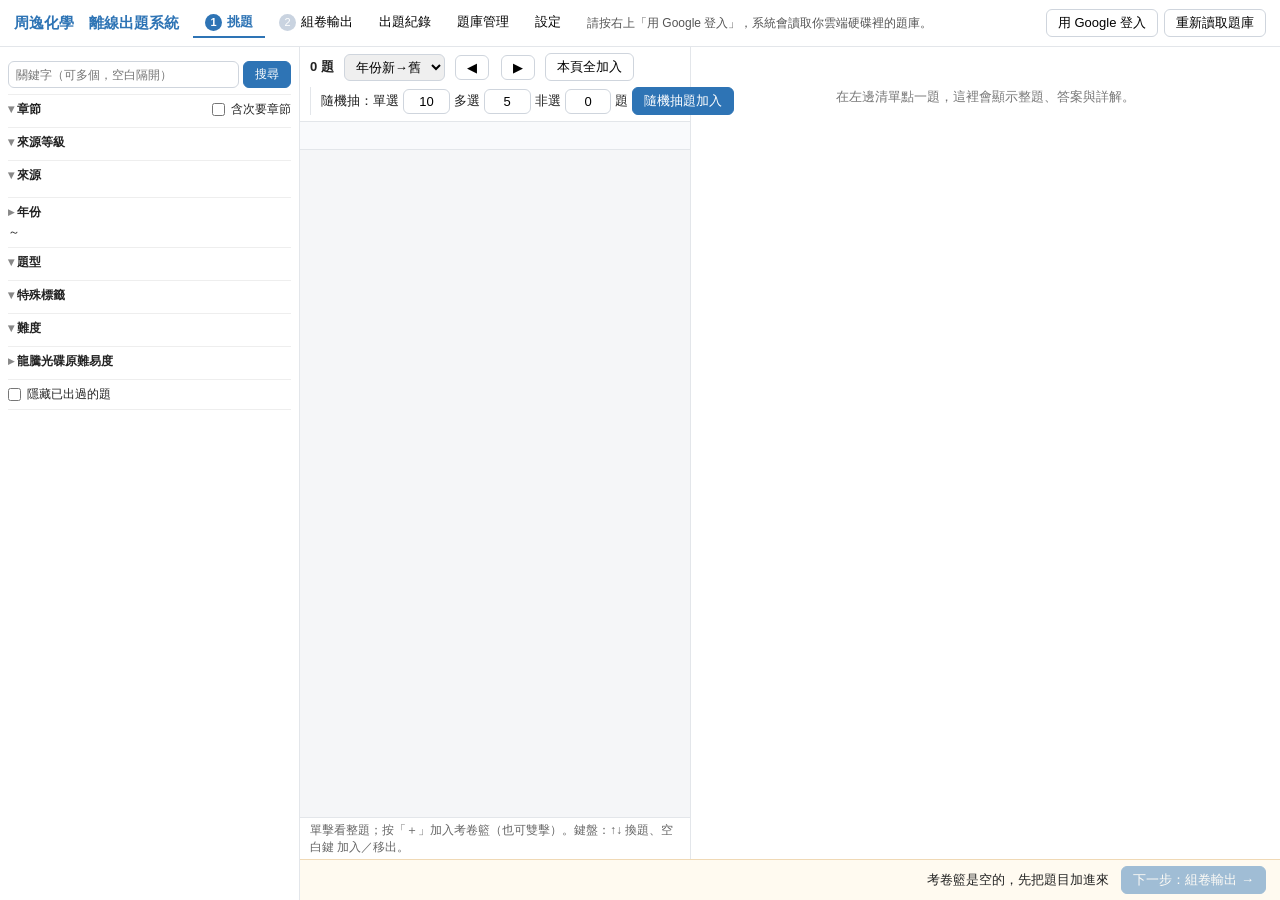
==== index.html @ ac19e702 "組卷頁改版：整卷試題全文、抽換試題、自動補題、介面清爽化" ====
<!doctype html>
<html lang="zh-Hant">
<head>
<meta charset="utf-8">
<title>離線出題系統</title>
<meta name="viewport" content="width=1200">
<link rel="stylesheet" href="app/style.css?v=202610300153">
</head>
<body>
<header id="top">
  <span class="logo">周逸化學　離線出題系統</span>
  <nav>
    <button class="tab on" data-tab="browse" title="第 1 步：篩選題庫、把題目加入考卷籃"><span class="step">1</span>挑題</button>
    <button class="tab" data-tab="basket" id="basketBadge" title="第 2 步：排題、配分、輸出題目卷與解答卷"><span class="step">2</span>組卷輸出</button>
    <button class="tab" data-tab="history" title="每份出過的考卷與題目">出題紀錄</button>
    <button class="tab" data-tab="bank" title="看各題庫份數，上傳新的 JSON／zip 加入題庫">題庫管理</button>
    <button class="tab" data-tab="settings" title="班級、預設參考數據、浮水印、字級">設定</button>
  </nav>
  <span id="status" class="status"></span>
  <span class="topbtn"><button id="btnConnect" title="備用：瀏覽器直接開 index.html 時，先選「離線出題系統」資料夾">選擇資料夾</button><button id="btnScan" title="題庫資料夾有新增或修改 JSON 時按一下">重新讀取題庫</button></span>
</header>

<main>
<!-- 1 挑題 -->
<section id="page-browse" class="page on">
  <aside id="filters">
    <div class="fbox kw"><input id="fKw" placeholder="關鍵字（可多個，空白隔開）" title="搜尋題幹、選項、詳解；多個關鍵字＝同時符合"><button id="btnKw" class="pri">搜尋</button></div>
    <div class="fbox"><div class="fh">章節 <label class="sm" title="勾選後，次要章節含這些章節的題也會列出"><input type="checkbox" id="fSecondary"> 含次要章節</label></div><div id="chapTree"></div></div>
    <div class="fbox"><div class="fh">來源等級</div><div id="fTiers" class="chk"></div></div>
    <div class="fbox"><div class="fh">來源</div><div id="fSources" class="chk"></div><div id="fSubs" class="subs"></div></div>
    <div class="fbox closed"><div class="fh">年份</div><div class="hint">學年度；競賽以西元 −1911</div><input id="fYMin" class="yr"> ～ <input id="fYMax" class="yr"></div>
    <div class="fbox"><div class="fh">題型</div><div id="fTypes" class="chk"></div></div>
    <div class="fbox"><div class="fh">特殊標籤</div><div id="fTags" class="chk"></div></div>
    <div class="fbox" id="diffBox"><div class="fh">難度</div><div id="fDiff" class="chk"></div></div>
    <div class="fbox closed"><div class="fh">龍騰光碟原難易度</div><div id="fLtd" class="chk"></div></div>
    <div class="fbox"><label title="出題紀錄裡出過的題不列出"><input type="checkbox" id="fHideUsed"> 隱藏已出過的題</label></div>
  </aside>
  <div id="listPane">
    <div class="lbar">
      <b id="count">0 題</b>
      <select id="fSort" title="排序"><option value="yearDesc">年份新→舊</option><option value="yearAsc">年份舊→新</option><option value="diffAsc">難度低→高</option><option value="diffDesc">難度高→低</option><option value="chap">章節順序</option><option value="source">來源</option></select>
      <span class="pg"><button id="prev" title="上一頁（←）">◀</button><span id="pager"></span><button id="next" title="下一頁（→）">▶</button></span>
      <button id="btnAddAll" title="把這一頁列出的題全部加入考卷籃">本頁全加入</button>
      <span class="rnd" title="從目前篩選出的題目中，依題型各隨機挑幾題加入考卷籃（已在籃內的不重複）">隨機抽：單選 <input id="rn單選" class="num" value="10"> 多選 <input id="rn多選" class="num" value="5"> 非選 <input id="rn非選" class="num" value="0"> 題<button class="pri" id="btnRandom">隨機抽題加入</button></span>
    </div>
    <div id="chips" class="chips"></div>
    <div id="list"></div>
    <div class="lfoot hint">單擊看整題；按「＋」加入考卷籃（也可雙擊）。鍵盤：↑↓ 換題、空白鍵 加入／移出。</div>
  </div>
  <div id="preview"><div class="empty"><p>在左邊清單點一題，這裡會顯示整題、答案與詳解。</p></div></div>
  <div id="flowBar"><span id="flowInfo">考卷籃是空的</span><button class="pri" id="btnGoBasket">下一步：組卷輸出 →</button></div>
</section>

<!-- 2 組卷輸出（2026-10-30 依龍騰版型整理：左＝考卷資訊＋整卷試題，右＝題數配分／版面／輸出）-->
<section id="page-basket" class="page">
  <div class="bcol">
    <div class="card">
      <h3><span class="step">1</span>考卷資訊</h3>
      <div class="grid3">
        <label>考卷名稱<input id="bTitle" placeholder="例：選II 1-1 氫原子光譜 15 題"></label>
        <label>副標<input id="bSub" placeholder="例：競賽精選"></label>
        <label>日期<input type="date" id="bDate"></label>
        <label>出題範圍 <a href="#" id="bRangeAuto" class="lnk2">自動填入</a><input id="bRange" placeholder="例：選II 1-1～1-3"></label>
        <label>班級／對象<select id="bCls"></select></label>
        <label>參考數據 <span class="hint">（每行一條）</span><textarea id="bConst" rows="1"></textarea></label>
      </div>
    </div>
    <div class="card">
      <h3><span class="step">2</span>試題 <span id="bCount" class="org"></span><span id="bTotal" class="org"></span><span id="bRecorded" class="ok"></span>
        <span class="h3r"><label class="sw"><input type="checkbox" id="bFull" checked> 顯示全文</label><button id="btnSortDiff" title="依難度由淺到深重新排列">由淺到深</button><button id="btnGoBrowse">＋ 去挑題</button></span></h3>
      <div id="bList"></div>
    </div>
  </div>
  <div class="bcol narrow">
    <div class="card">
      <h3>題數與配分</h3>
      <div class="tgt">目標題數　單選 <input id="dn單選" class="num" value="10"> 多選 <input id="dn多選" class="num" value="5"> 非選 <input id="dn非選" class="num" value="0"></div>
      <table id="bSum" class="sumtab"></table>
      <button class="pri wide" id="btnDraw" title="依目前「挑題」頁的篩選條件，把各題型補到目標題數（已選的不動）">自動補題</button>
      <details class="adv"><summary>補題條件</summary>
        <p class="hint">候選範圍＝挑題頁目前的篩選：<span id="drawFilter"></span></p>
        <div id="drawDiffBox" class="opts-row">難易比例　易 <input id="drEasy" class="num" value="3"> 中 <input id="drMid" class="num" value="5"> 難 <input id="drHard" class="num" value="2"></div>
        <div class="opts-row"><label><input type="checkbox" id="drawRecent" checked> 近年優先</label><label><input type="checkbox" id="drawExUsed" checked> 排除已出過</label></div>
      </details>
      <div class="opts-row">配分 <label><input type="radio" name="sc" id="bScoreAuto"> 自動（100 分）</label><label><input type="radio" name="sc" id="bScoreMan"> 手動</label></div>
      <div id="manualScore" class="opts-row">單選 <input id="ms單選" class="num"> 多選 <input id="ms多選" class="num"> 非選每小題 <input id="ms非選" class="num"> 分</div>
    </div>
    <div class="card">
      <h3>版面</h3>
      <div class="opts-col">
        <label><input type="checkbox" id="bTitleImg"> 「周逸化學小考卷」標題圖</label>
        <label><input type="checkbox" id="bWm"> 「周逸」浮水印</label>
        <label><input type="checkbox" id="bShowRange" checked> 卷首印出題範圍</label>
        <label><input type="checkbox" id="bHideTag"> 不印來源標籤</label>
        <label><input type="checkbox" id="bSpace"> 非選題留計算空白</label>
        <label>圖片大小 <select id="bImgScale" class="sel-s"><option value="1">100%</option><option value="0.85">85%</option><option value="0.7">70%</option><option value="0.55">55%</option></select></label>
      </div>
    </div>
    <div class="card act">
      <h3>輸出</h3>
      <button class="pri big" id="btnPrintQ" title="開啟預覽：手機版可分享 PDF，電腦版另存 PDF；同時記錄到出題紀錄並儲存考卷">輸出題目卷</button>
      <button class="pri big" id="btnPrintA">輸出解答卷</button>
      <div class="opts-row">
        <button id="btnSaveExam" title="存成 考卷\考卷名稱.json">儲存</button>
        <button id="btnLoadExam">載入…</button>
        <button id="btnRecord" title="不輸出也先記錄為已出題">只記錄</button>
        <span class="sp"></span>
        <button id="btnNewExam" title="清空題目與考卷資訊，開始下一份">開新考卷</button>
        <button id="btnClearBasket" class="del" title="只移除題目">清空題目</button>
      </div>
      <div id="examFiles" class="files" style="display:none"></div>
    </div>
  </div>
</section>

<!-- 出題紀錄 -->
<section id="page-history" class="page">
  <div class="card"><h3>出題紀錄</h3><p class="hint">輸出題目卷時自動記錄。同一題出過幾次、最近給哪個班，會顯示在挑題清單與題目清單上。紀錄存在「紀錄\出題紀錄.json」。</p><div id="hList"></div></div>
</section>

<!-- 題庫管理 -->
<section id="page-bank" class="page">
  <div class="card">
    <h3>新增題庫</h3>
    <p class="hint">把題庫 <b>zip</b>（內含 Tier 開頭的題庫資料夾、JSON 與 img）或單份 <b>JSON</b> 拖進下面的框，或按「選檔案」。zip 內已有題庫資料夾層時會自動放到對應位置；單份 JSON 要先選目標題庫。上傳後自動重新讀取，同名檔會覆蓋（＝更新）。</p>
    <div class="opts-row">目標題庫：<select id="upFolder"></select><input id="upNewFolder" placeholder="或輸入新資料夾名（例：Tier2_段考_116）" style="width:20em"></div>
    <div id="dropZone" class="drop">拖曳 zip／JSON 到這裡<br><button id="btnPick">選檔案…</button><input type="file" id="upFiles" multiple accept=".zip,.json,.png,.jpg,.jpeg" style="display:none"></div>
    <div id="upLog" class="hint"></div>
  </div>
  <div class="card">
    <h3>目前題庫</h3>
    <table id="bankTab" class="sumtab"></table>
  </div>
</section>

<!-- 設定 -->
<section id="page-settings" class="page">
  <div class="card">
    <h3>設定</h3>
    <p id="sInfo" class="hint"></p>
    <p id="driveBox" style="display:none"><button id="btnLogout">登出 Google</button> <span class="hint">登出後別人用這台裝置開網頁也看不到題庫。</span></p>
    <label>班級／對象（每行一個，會出現在考卷資訊的下拉選單）<textarea id="sClasses" rows="5"></textarea></label>
    <label>預設參考數據（每行一條，開新考卷時自動帶入）<textarea id="sConst" rows="3"></textarea></label>
    <div class="opts-row"><label><input type="checkbox" id="sTitleImg"> 新考卷預設加「周逸化學小考卷」標題圖</label><label><input type="checkbox" id="sWm"> 新考卷預設加浮水印</label><label>考卷字級 <input id="sFont" class="num"> pt</label></div>
    <button class="pri" id="btnSaveSettings">儲存設定</button>
    <h3>使用流程</h3>
    <ol class="hint">
      <li><b>挑題</b>：左邊勾章節、來源、題型，或打關鍵字；清單按「＋」加入考卷籃。也可到「組卷輸出」用自動抽題。</li>
      <li><b>組卷輸出</b>：填考卷名稱、班級，調整順序與配分，按「輸出題目卷」「輸出解答卷」另存 PDF。</li>
      <li>輸出題目卷時會自動記錄到「出題紀錄」並儲存考卷；之後可「載入考卷」改題再出。</li>
    </ol>
    <h3>其他說明</h3>
    <ul class="hint">
      <li>啟動：雙擊「離線出題系統.exe」會自動開瀏覽器。備用：用 Chrome 開 index.html，按右上「選擇資料夾」選「離線出題系統」資料夾。</li>
      <li>題庫更新：把新的 JSON（和 img 資料夾）放進「題庫」下對應的題庫資料夾，再按「重新讀取題庫」；只會重讀有變動的檔。</li>
      <li>難度：把「難度\難度.json」放進資料夾後重新整理頁面即生效；篩選欄會多出「難度」。</li>
    </ul>
  </div>
</section>
</main>

<!-- 列印 -->
<div id="printWrap">
  <div id="printBar">
    <span id="printTitle"></span>
    <span class="steps">電腦版 → 目的地「另存為 PDF」→ 取消「頁首及頁尾」、勾「背景圖形」→ 儲存</span>
    <button id="btnSwitchPrint" title="切換題目卷／解答卷">切換</button>
    <button class="pri" id="btnPdf" title="直接做成 PDF 並跳出分享選單（可傳 LINE）；同時存一份到考卷資料夾">手機版（分享）</button>
    <button class="pri" id="btnDoPrint" title="開啟列印視窗，目的地選「另存為 PDF」">電腦版（另存 PDF）</button>
    <button id="btnClosePrint">返回（Esc）</button>
  </div>
  <div id="printArea"></div>
</div>
<div id="toast"></div>

<script src="app/config.js?v=202610300153"></script>
<script src="app/drive.js?v=202610300153"></script>
<script src="app/chapters.js?v=202610300153"></script>
<script src="app/data.js?v=202610300153"></script>
<script src="app/render.js?v=202610300153"></script>
<script src="app/html2canvas.min.js?v=202610300153"></script>
<script src="app/pdf.js?v=202610300153"></script>
<script src="app/app.js?v=202610300153"></script>
</body>
</html>
---- app/style.css ----
/* 離線出題系統 畫面樣式 ＋ 考卷版面（預覽與列印共用）*/
:root { --b: #2E74B5; --o: #C55A11; --bg: #f3f5f8; --line: #d9dde3; }
* { box-sizing: border-box; }
html, body { height: 100%; margin: 0; }
body { font-family: "Microsoft JhengHei", "Noto Sans TC", "PingFang TC", sans-serif; font-size: 13px; color: #222; background: var(--bg); display: flex; flex-direction: column; }
button { font: inherit; padding: 3px 9px; border: 1px solid #aab; background: #fff; border-radius: 4px; cursor: pointer; }
button:hover { background: #eef3fa; }
button.pri { background: var(--b); color: #fff; border-color: var(--b); }
button.pri:hover { background: #1f5c95; }
button.lnk { border: none; background: none; color: var(--b); text-decoration: underline; padding: 2px 6px; }
input, select, textarea { font: inherit; padding: 3px 5px; border: 1px solid #aab; border-radius: 4px; width: 100%; }
input.num { width: 3.6em; text-align: center; }
input[type=checkbox], input[type=radio] { width: auto; vertical-align: middle; margin: 0 3px 0 0; }
input.yr { width: 4.5em; }
label { display: block; }
.hint { color: #666; font-size: 12px; }
.ok { color: #2a7; }
#top { display: flex; align-items: center; gap: 14px; padding: 6px 12px; background: #fff; border-bottom: 1px solid var(--line); }
.logo { font-weight: bold; color: var(--b); font-size: 15px; }
#top nav { display: flex; gap: 2px; }
.tab { border: none; background: none; padding: 5px 12px; border-bottom: 2px solid transparent; border-radius: 0; }
.tab.on { border-bottom-color: var(--b); color: var(--b); font-weight: bold; }
.status { flex: 1; color: #555; font-size: 12px; white-space: nowrap; overflow: hidden; text-overflow: ellipsis; }
.topbtn { display: flex; gap: 6px; }
main { flex: 1; min-height: 0; }
.page { display: none; height: 100%; }
.page.on { display: flex; }
/* 瀏覽 */
#filters { width: 300px; overflow: auto; background: #fff; border-right: 1px solid var(--line); padding: 8px; font-size: 12px; }
.fbox { padding: 6px 0; border-bottom: 1px solid #eee; }
.fbox.kw { display: flex; gap: 4px; }
.fh { font-weight: bold; margin-bottom: 3px; display: block; }
.fh .sm, .fh .tqs { float: right; }
.fh .sm { font-weight: normal; }
.chk { display: flex; flex-wrap: wrap; gap: 2px 10px; }
.chk label, .subs label { display: inline; white-space: nowrap; }
.subs { margin-top: 4px; }
.subgrp { margin-bottom: 3px; }
.subgrp i { color: #999; font-style: normal; font-size: 11px; }
.tqs button { padding: 0 5px; font-size: 11px; }
#chapTree .node { position: relative; }
#chapTree .node .node { margin-left: 14px; }
#chapTree .kids { margin-left: 6px; border-left: 1px dotted #bbb; padding-left: 6px; }
#chapTree .tw { display: inline-block; width: 12px; cursor: pointer; color: #666; user-select: none; }
#chapTree .sec { display: block; color: #333; margin-left: 12px; }
#chapTree label.bk, #chapTree label.ch { display: inline; }
#chapTree label.all { margin-bottom: 3px; }
.fh { cursor: pointer; }
.fh::before { content: '▾ '; color: #888; }
.fbox.closed .fh::before { content: '▸ '; }
.fbox.closed > *:not(.fh) { display: none; }
#chapTree input { margin: 1px 3px 1px 0; }
#listPane { flex: 1; min-width: 0; display: flex; flex-direction: column; border-right: 1px solid var(--line); }
.lbar { display: flex; align-items: center; gap: 10px; padding: 6px 10px; background: #fff; border-bottom: 1px solid var(--line); }
.lbar select { width: auto; }
.pg { margin-left: auto; display: flex; align-items: center; gap: 6px; }
#list { flex: 1; overflow: auto; }
.row { padding: 5px 10px; border-bottom: 1px solid #e6e8ec; cursor: pointer; background: #fff; }
.row:hover { background: #f4f8fd; }
.row.sel { background: #e3eefa; }
.row.inb { border-left: 4px solid var(--o); }
.r1 { display: flex; flex-wrap: wrap; gap: 4px 6px; align-items: center; font-size: 11.5px; color: #555; }
.r2 { margin-top: 2px; color: #222; white-space: nowrap; overflow: hidden; text-overflow: ellipsis; }
.tag { color: var(--o); font-weight: bold; }
.pill { background: #eef0f4; border-radius: 3px; padding: 0 5px; font-size: 11px; }
.pill.t單選 { background: #e3f1e3; } .pill.t多選 { background: #e3eafa; } .pill.t非選 { background: #fae9e3; }
.pill.tier { background: #fff1d6; }
.pill.doubt { background: #fdd; color: #900; }
.pill.inb { background: var(--o); color: #fff; }
.pill.d1 { background: #e4f5e4; } .pill.d2 { background: #d5efd5; } .pill.d3 { background: #fff3c4; } .pill.d4 { background: #ffd9b8; } .pill.d5 { background: #ffb8b8; }
.chapters { color: #2E74B5; }
.used { color: #a33; font-size: 11px; }
#preview { width: 46%; min-width: 420px; overflow: auto; background: #fff; padding: 10px 14px; }
.pv-head { display: flex; justify-content: space-between; gap: 10px; border-bottom: 1px solid var(--line); padding-bottom: 6px; margin-bottom: 6px; font-size: 12px; }
/* 考卷籃 */
#page-basket { gap: 10px; padding: 10px; overflow: auto; }
.bcol { flex: 1; min-width: 0; display: flex; flex-direction: column; gap: 10px; }
.bcol.narrow { flex: 0 0 340px; }
.card { background: #fff; border: 1px solid var(--line); border-radius: 6px; padding: 10px 12px; }
.card h3 { margin: 0 0 6px; font-size: 14px; color: var(--b); }
.grid2 { display: grid; grid-template-columns: 1fr 1fr; gap: 6px 12px; margin-bottom: 6px; }
.opts-row { display: flex; flex-wrap: wrap; gap: 6px 14px; align-items: center; margin: 6px 0; }
.opts-row label { display: inline; }
.opts-row.sum { color: #333; }
.org { color: #E07B00; font-size: 14px; }
.sumtab { border-collapse: collapse; margin: 2px 0 6px; }
.sumtab th, .sumtab td { border-bottom: 1px solid #ddd; padding: 2px 14px 2px 0; text-align: right; }
.sumtab th { color: #555; font-weight: normal; }
.sumtab td:first-child, .sumtab th:first-child { text-align: left; }
.files { margin-top: 6px; padding: 6px; background: #f6f8fb; border-radius: 4px; }
#bList h4 { margin: 8px 0 3px; color: var(--b); }
.brow { display: flex; gap: 8px; align-items: flex-start; background: #fff; border: 1px solid var(--line); border-radius: 4px; padding: 5px 8px; margin-bottom: 4px; }
.brow .n { font-weight: bold; width: 2em; text-align: right; }
.bmain { flex: 1; min-width: 0; font-size: 12px; }
.bmain .head { color: #333; }
.bbtn button { padding: 1px 6px; margin-left: 2px; }
.hrow { border-bottom: 1px solid #eee; padding: 6px 0; }
.hq { margin: 4px 0 0 1em; font-size: 12px; color: #444; }
#page-history, #page-settings { padding: 10px; overflow: auto; display: none; }
#page-history.on, #page-settings.on { display: block; }
#page-settings textarea { margin-bottom: 8px; }
#toast { position: fixed; left: 50%; bottom: 24px; transform: translateX(-50%); background: #333; color: #fff; padding: 8px 16px; border-radius: 6px; opacity: 0; pointer-events: none; transition: opacity .2s; z-index: 50; max-width: 80%; }
#toast.on { opacity: 1; }

/* ---------- 考卷版面（預覽 .pv 與列印 .print 共用，沿用 make_exam.py 的 CSS）---------- */
.paper { font-family: "Microsoft JhengHei", "Noto Sans TC", "PingFang TC", "DejaVu Sans", sans-serif; font-size: 10pt; line-height: 1.5; color: #111; }
.paper p { margin: 0; }
.paper .title { font-size: 16pt; text-align: center; margin: 0 0 2px; }
.paper .subtitle { text-align: center; font-size: 11.5pt; margin-bottom: 8px; }
.paper .info { display: flex; justify-content: space-between; align-items: flex-end; flex-wrap: wrap; gap: 2px 12px; margin: 4px 0 8px; }
.paper .info .rng { flex: 1 1 auto; font-size: 8.5pt; color: #333; }
.paper .info .blanks { margin-left: auto; white-space: nowrap; }
.paper .bl { display: inline-block; border-bottom: 1px solid #111; height: 1em; vertical-align: baseline; margin-right: 10px; }
.paper .bl.w2 { width: 12mm; } .paper .bl.w3 { width: 18mm; } .paper .bl.w5 { width: 30mm; }
.paper .const { font-size: 9.5pt; border: 1px solid #999; padding: 4px 8px; margin: 0 0 6px; }
.paper h2 { font-size: 12pt; font-weight: normal; color: #2E74B5; border-bottom: 1.5px solid #2E74B5; padding-bottom: 2px; margin: 8px 0 4px; break-after: avoid; }
.paper .sintro { font-size: 9.5pt; color: #444; margin: 0 0 4px; }
.paper .q { border-top: 1px solid #c8c8c8; padding: 3px 0 4px; break-inside: avoid; }
.paper .grp { background: #f7f7f7; padding: 2px 6px; margin-bottom: 3px; }
.paper .gl { font-weight: bold; text-decoration: underline; }
.paper .opt { margin-left: 1.6em; }
.paper .pt { margin-left: 1em; }
.paper .pl { color: #7030A0; font-weight: bold; }
.paper .cap { font-size: 9pt; color: #595959; margin: 0 0 4px 1em; }
.paper .space { height: 3cm; }
.paper .pspace { height: 2.2cm; }
.paper .opts { display: grid; column-gap: 1em; margin-left: 1.6em; }
.paper .opts p { margin: 0; }
.paper .ans { background: #E8F1FB; padding: 1px 4px; }
.paper .sol { color: #1F4E79; }
.paper .soli { margin-left: 1em; }
.paper .note { background: #FFF2CC; padding: 1px 4px; }
.paper .note b { color: #C00000; }
.paper .cls b { color: #C55A11; font-weight: normal; }
.paper .cls, .paper .clsr { font-size: 8.5pt; color: #333; }
.paper table { border-collapse: collapse; margin: 6px 0 12px; width: 100%; table-layout: fixed; }
.paper td, .paper th { border: 1px solid #888; padding: 3px 6px; text-align: center; }
.paper th { background: #DDEBF7; font-weight: normal; }
.paper table.np td { text-align: left; }
.paper table.np td:first-child, .paper table.np th:first-child { width: 4em; text-align: center; }
.paper img { display: block; margin: 4px auto; }
.paper .imgrow { display: flex; flex-wrap: wrap; justify-content: center; gap: 2mm 3mm; margin: 2px 0; }
.paper .imgrow .imgc { flex: 0 1 calc((100% - 3mm * (var(--k) - 1)) / var(--k)); min-width: 0; text-align: center; }
.paper .imgrow .imgc img { max-width: 100%; margin: 0 auto; }
.paper table.tt { width: auto; margin: 3px 0 4px 1em; font-size: 9pt; }
.paper table.tt td, .paper table.tt th { padding: 1px 6px; }
.paper .cols table.tt { font-size: 8.5pt; }
.paper .cols { column-count: 2; column-gap: 7mm; font-size: 9pt; }
.paper .cols .q { break-inside: avoid; }
.paper .wm { display: none; }
/* 預覽時不用兩欄 */
.paper.pv .cols { column-count: 1; font-size: inherit; }
.paper.pdf .cols { column-count: 1; }   /* 瀏覽器內產生 PDF 時用單欄，切頁才不會切到行中 */
.paper.pv .space, .paper.pv .pspace { display: none; }

/* ---------- 列印 ---------- */
#printWrap { display: none; position: fixed; inset: 0; background: #666; z-index: 40; overflow: auto; }
body.printing #printWrap { display: block; }
#printBar { position: sticky; top: 0; display: flex; gap: 10px; align-items: center; background: #333; color: #fff; padding: 8px 16px; z-index: 2; }
#printBar span { flex: 1; font-weight: bold; }
#printArea { width: 210mm; min-height: 297mm; margin: 12px auto; background: #fff; padding: 16mm 15mm 18mm; box-shadow: 0 0 8px #000; position: relative; }
@page { size: A4; margin: 16mm 15mm 18mm 15mm; }
@media print {
  body { background: #fff; display: block; }
  #top, main, #toast, #printBar { display: none !important; }
  #printWrap { display: block !important; position: static; background: #fff; overflow: visible; }
  #printArea { width: auto; min-height: 0; margin: 0; padding: 0; box-shadow: none; position: relative; z-index: 0; }
  .paper .wm { display: block; position: fixed; top: 50%; left: 50%; transform: translate(-50%, -50%); z-index: -1; pointer-events: none; }  /* 周逸書法圖浮水印，每頁重複；Chrome 輸出 PDF 不支援色彩增值，改墊在文字下方 */
  .paper .wm img { width: 110mm; height: 110mm; display: block; margin: 0; }
}

/* ---------- 2026-10-28 操作直覺化 ---------- */
.tab .step { display: inline-block; width: 17px; height: 17px; line-height: 17px; border-radius: 50%; background: #c9d3e0; color: #fff; font-size: 11px; text-align: center; margin-right: 5px; }
.tab.on .step { background: var(--b); }
.tab .badge { display: inline-block; min-width: 18px; padding: 0 5px; border-radius: 9px; background: var(--o); color: #fff; font-size: 11px; line-height: 17px; text-align: center; }
button:disabled { opacity: .45; cursor: default; }
button.big { display: block; width: 100%; font-size: 15px; padding: 8px; margin-bottom: 6px; }
button.del { color: #b22; border-color: #e0b4b4; }
button.del:hover { background: #fdeeee; }
.danger { margin-top: 8px; padding-top: 8px; border-top: 1px dashed #ddd; }
.card.act { border-color: var(--b); }
.card h3 .org { margin-left: 10px; font-size: 13px; }
.card h3 .ok { margin-left: 10px; font-size: 12px; font-weight: normal; }
.empty { text-align: center; color: #777; padding: 28px 10px; line-height: 1.8; }
.empty p { margin: 0; }
#listPane { position: relative; }
.chips { display: flex; flex-wrap: wrap; gap: 4px; padding: 4px 10px; background: #f9fafc; border-bottom: 1px solid var(--line); font-size: 12px; min-height: 28px; align-items: center; }
.chip { background: #e3eefa; color: #1f4e79; border-radius: 12px; padding: 1px 4px 1px 9px; white-space: nowrap; }
.chip button { border: none; background: none; padding: 0 4px; color: #1f4e79; font-size: 11px; }
.chip button:hover { color: #c00; background: none; }
.lfoot { padding: 4px 10px; border-top: 1px solid var(--line); background: #fff; }
.row { display: flex; align-items: center; gap: 8px; }
.row > .rmain { flex: 1; min-width: 0; }
.addb { flex: 0 0 auto; white-space: nowrap; }
.addb.on { background: #fff3e8; border-color: var(--o); color: var(--o); }
.pv-btn { text-align: right; white-space: nowrap; }
.pv-btn button { margin: 0 0 4px 4px; }
#flowBar { position: absolute; right: 0; bottom: 0; left: 300px; display: flex; justify-content: flex-end; align-items: center; gap: 12px; padding: 6px 14px; background: #fffaf0; border-top: 1px solid #f0d9b5; font-size: 13px; }
#page-browse { position: relative; }
#listPane, #preview { padding-bottom: 40px; }
#printBar .steps { flex: 1; font-weight: normal; font-size: 12px; color: #ddd; }
.fbox.kw button { white-space: nowrap; }
.bmain .used, .r1 .used { margin-left: 6px; }
.lbar .rnd { display: flex; align-items: center; gap: 4px; white-space: nowrap; padding-left: 10px; border-left: 1px solid var(--line); }
.lbar { flex-wrap: wrap; gap: 6px 10px; }
.lbar button, .lbar b { white-space: nowrap; }
.pg { margin-left: 0; }

.paper .timg { text-align: center; margin: 0 0 2px; }
.paper .timg img { display: inline-block; width: 120mm; margin: 0; }

#page-bank { padding: 10px; overflow: auto; display: none; flex-direction: column; gap: 10px; }
#page-bank.on { display: flex; }
.drop { border: 2px dashed #9ab; border-radius: 8px; padding: 26px; text-align: center; color: #557; background: #f8fafd; margin: 6px 0; line-height: 2; }
.drop.over { background: #e3eefa; border-color: var(--b); }
.drop.off { opacity: .5; pointer-events: none; }

/* 手機：使用者 2026-10-29 要求不做手機版排版，一律用電腦版（viewport 固定 1200px，可縮放） */

/* ---------- 2026-10-30 介面清爽化（參考龍騰版型）＋ 整卷試題清單 ---------- */
:root { --bg: #f5f6f8; --line: #e3e6ea; }
button { border-color: #cfd5dd; border-radius: 6px; padding: 4px 11px; }
input, select, textarea { border-color: #cfd5dd; border-radius: 6px; padding: 4px 7px; }
.card { border: none; box-shadow: 0 1px 3px rgba(20, 30, 50, .08); border-radius: 8px; padding: 12px 14px; }
.card.act { box-shadow: 0 0 0 1.5px var(--b); }
.card h3 { display: flex; align-items: center; gap: 6px; font-size: 14px; margin: 0 0 8px; }
.card h3 .step { display: inline-block; width: 18px; height: 18px; line-height: 18px; border-radius: 50%; background: var(--b); color: #fff; font-size: 11px; text-align: center; }
.card h3 .h3r { margin-left: auto; display: flex; gap: 6px; align-items: center; font-weight: normal; font-size: 12px; }
.card h3 .h3r button { padding: 2px 9px; }
.sw { display: inline; color: #555; }
.grid3 { display: grid; grid-template-columns: 2fr 1fr 1fr; gap: 6px 12px; }
.grid3 label { font-size: 12px; color: #555; }
.grid3 input, .grid3 select, .grid3 textarea { margin-top: 2px; color: #222; font-size: 13px; }
.grid3 textarea { resize: vertical; min-height: 28px; }
.lnk2 { color: var(--b); font-size: 12px; margin-left: 4px; }
.opts-col label { display: block; margin: 3px 0; }
.sel-s { width: auto; display: inline-block; }
button.wide { display: block; width: 100%; margin: 6px 0; padding: 6px; }
details.adv { margin: 2px 0 8px; font-size: 12px; }
details.adv summary { cursor: pointer; color: #666; }
.sumtab { width: 100%; }
.sumtab th, .sumtab td { padding: 3px 6px; }
.sumtab td.lack { color: #c33; font-weight: bold; } .sumtab td.over { color: #c80; } .sumtab td.okc { color: #2a7; }
.sumtab tr.tot td { border-top: 1.5px solid #bbb; border-bottom: none; font-weight: bold; }
.opts-row .sp { flex: 1; }
#bList h4 { margin: 10px 0 4px; font-size: 13px; color: #333; border-left: 3px solid var(--b); padding-left: 6px; }
.brow { border-color: var(--line); }
.brow.full { display: block; padding: 8px 12px 6px; }
.brow.full .bq { font-size: 12.5px; line-height: 1.5; }
.brow.full .bq .tag { font-size: 11px; }
.brow.full .bq .opts { margin-left: 1.5em; }
.brow.full .bans { margin-top: 6px; padding-top: 6px; border-top: 1px dashed #ddd; }
.bfoot { display: flex; align-items: center; gap: 6px; margin-top: 6px; padding-top: 5px; border-top: 1px solid #f0f0f0; font-size: 11.5px; color: #555; }
.bfoot .bbtn { margin-left: auto; }
.bbtn button { padding: 1px 7px; }
.bbtn button.swap { color: var(--b); border-color: #b9cde5; }
#top { padding: 8px 14px; }
.tab.on { border-bottom-width: 2.5px; }
.tgt { display: flex; align-items: center; gap: 4px 6px; white-space: nowrap; margin: 4px 0; }
.tgt input.num { width: 3.2em; }
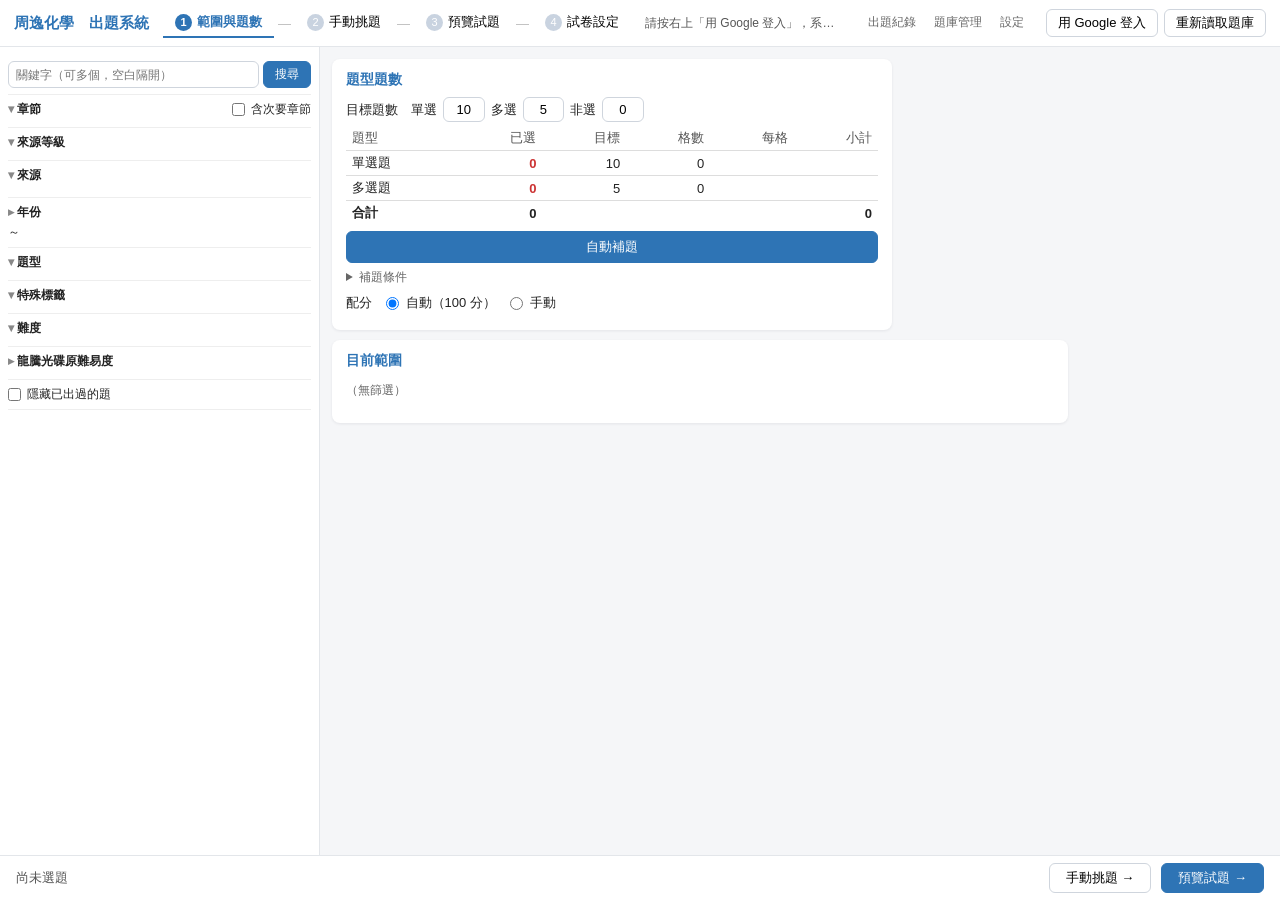
==== commit d5abeeb2: "改為四步驟版型：範圍與題數／手動挑題／預覽試題／試卷設定" ====
--- a/index.html
+++ b/index.html
@@ -4,25 +4,43 @@
 <meta charset="utf-8">
 <title>離線出題系統</title>
 <meta name="viewport" content="width=1200">
-<link rel="stylesheet" href="app/style.css?v=202610300153">
+<link rel="stylesheet" href="app/style.css?v=202610300213">
 </head>
 <body>
 <header id="top">
-  <span class="logo">周逸化學　離線出題系統</span>
-  <nav>
-    <button class="tab on" data-tab="browse" title="第 1 步：篩選題庫、把題目加入考卷籃"><span class="step">1</span>挑題</button>
-    <button class="tab" data-tab="basket" id="basketBadge" title="第 2 步：排題、配分、輸出題目卷與解答卷"><span class="step">2</span>組卷輸出</button>
-    <button class="tab" data-tab="history" title="每份出過的考卷與題目">出題紀錄</button>
-    <button class="tab" data-tab="bank" title="看各題庫份數，上傳新的 JSON／zip 加入題庫">題庫管理</button>
-    <button class="tab" data-tab="settings" title="班級、預設參考數據、浮水印、字級">設定</button>
+  <span class="logo">周逸化學　出題系統</span>
+  <nav class="steps">
+    <button class="tab on" data-tab="range" title="第 1 步：勾範圍、來源，填各題型題數，自動補題"><span class="step">1</span>範圍與題數</button><span class="dash">—</span>
+    <button class="tab" data-tab="browse" title="第 2 步（可略過）：逐題瀏覽、手動加入"><span class="step">2</span>手動挑題</button><span class="dash">—</span>
+    <button class="tab" data-tab="basket" id="basketBadge" title="第 3 步：整卷預覽，排序、抽換、移除"><span class="step">3</span>預覽試題</button><span class="dash">—</span>
+    <button class="tab" data-tab="setup" title="第 4 步：考卷資訊、版面、輸出"><span class="step">4</span>試卷設定</button>
   </nav>
   <span id="status" class="status"></span>
+  <nav class="side">
+    <button class="tab" data-tab="history">出題紀錄</button>
+    <button class="tab" data-tab="bank">題庫管理</button>
+    <button class="tab" data-tab="settings">設定</button>
+  </nav>
   <span class="topbtn"><button id="btnConnect" title="備用：瀏覽器直接開 index.html 時，先選「離線出題系統」資料夾">選擇資料夾</button><button id="btnScan" title="題庫資料夾有新增或修改 JSON 時按一下">重新讀取題庫</button></span>
 </header>
 
 <main>
-<!-- 1 挑題 -->
-<section id="page-browse" class="page on">
+<!-- 1 範圍與題數 -->
+<section id="page-range" class="page on">
+  <div id="slotF1" class="slotF"></div>
+  <div class="rcol">
+    <div id="slotC1"></div>
+    <div class="card">
+      <h3>目前範圍</h3>
+      <p id="rangeInfo" class="hint"></p>
+    </div>
+  </div>
+  <div class="stepbar"><span id="flowInfo"></span><button data-go="browse">手動挑題 →</button><button class="pri" data-go="basket">預覽試題 →</button></div>
+</section>
+
+<!-- 2 手動挑題 -->
+<section id="page-browse" class="page">
+  <div id="slotF2" class="slotF">
   <aside id="filters">
     <div class="fbox kw"><input id="fKw" placeholder="關鍵字（可多個，空白隔開）" title="搜尋題幹、選項、詳解；多個關鍵字＝同時符合"><button id="btnKw" class="pri">搜尋</button></div>
     <div class="fbox"><div class="fh">章節 <label class="sm" title="勾選後，次要章節含這些章節的題也會列出"><input type="checkbox" id="fSecondary"> 含次要章節</label></div><div id="chapTree"></div></div>
@@ -35,27 +53,56 @@
     <div class="fbox closed"><div class="fh">龍騰光碟原難易度</div><div id="fLtd" class="chk"></div></div>
     <div class="fbox"><label title="出題紀錄裡出過的題不列出"><input type="checkbox" id="fHideUsed"> 隱藏已出過的題</label></div>
   </aside>
+  </div>
   <div id="listPane">
     <div class="lbar">
       <b id="count">0 題</b>
       <select id="fSort" title="排序"><option value="yearDesc">年份新→舊</option><option value="yearAsc">年份舊→新</option><option value="diffAsc">難度低→高</option><option value="diffDesc">難度高→低</option><option value="chap">章節順序</option><option value="source">來源</option></select>
       <span class="pg"><button id="prev" title="上一頁（←）">◀</button><span id="pager"></span><button id="next" title="下一頁（→）">▶</button></span>
-      <button id="btnAddAll" title="把這一頁列出的題全部加入考卷籃">本頁全加入</button>
+      <button id="btnAddAll" title="把這一頁列出的題全部加入">本頁全加入</button>
+      <label class="sw"><input type="checkbox" id="showAns"> 顯示答案解析</label>
+      <label class="sw"><input type="checkbox" id="hideSel"> 過濾已選試題</label>
       <span class="rnd" title="從目前篩選出的題目中，依題型各隨機挑幾題加入考卷籃（已在籃內的不重複）">隨機抽：單選 <input id="rn單選" class="num" value="10"> 多選 <input id="rn多選" class="num" value="5"> 非選 <input id="rn非選" class="num" value="0"> 題<button class="pri" id="btnRandom">隨機抽題加入</button></span>
     </div>
     <div id="chips" class="chips"></div>
     <div id="list"></div>
-    <div class="lfoot hint">單擊看整題；按「＋」加入考卷籃（也可雙擊）。鍵盤：↑↓ 換題、空白鍵 加入／移出。</div>
-  </div>
-  <div id="preview"><div class="empty"><p>在左邊清單點一題，這裡會顯示整題、答案與詳解。</p></div></div>
-  <div id="flowBar"><span id="flowInfo">考卷籃是空的</span><button class="pri" id="btnGoBasket">下一步：組卷輸出 →</button></div>
-</section>
-
-<!-- 2 組卷輸出（2026-10-30 依龍騰版型整理：左＝考卷資訊＋整卷試題，右＝題數配分／版面／輸出）-->
+  </div>
+  <div class="stepbar"><button data-go="range">← 範圍與題數</button><span id="flowInfo2"></span><button class="pri" id="btnGoBasket" data-go="basket">預覽試題 →</button></div>
+</section>
+
+<!-- 3 預覽試題 -->
 <section id="page-basket" class="page">
   <div class="bcol">
     <div class="card">
-      <h3><span class="step">1</span>考卷資訊</h3>
+      <h3><span class="step">3</span>試題 <span id="bCount" class="org"></span><span id="bTotal" class="org"></span><span id="bRecorded" class="ok"></span>
+        <span class="h3r"><label class="sw"><input type="checkbox" id="bFull" checked> 顯示全文</label><button id="btnSortDiff" title="依難度由淺到深重新排列">由淺到深</button><button id="btnGoBrowse" data-go="browse">＋ 手動挑題</button></span></h3>
+      <div id="bList"></div>
+    </div>
+  </div>
+  <div class="bcol narrow"><div id="slotC3"></div></div>
+  <div class="stepbar"><button data-go="browse">← 手動挑題</button><button class="pri" data-go="setup">試卷設定 →</button></div>
+</section>
+
+<!-- 題數與配分卡片：第 1 步與第 3 步共用，由 JS 搬動 -->
+<div id="cardCounts" class="card">
+  <h3>題型題數</h3>
+  <div class="tgt">目標題數　單選 <input id="dn單選" class="num" value="10"> 多選 <input id="dn多選" class="num" value="5"> 非選 <input id="dn非選" class="num" value="0"></div>
+  <table id="bSum" class="sumtab"></table>
+  <button class="pri wide" id="btnDraw" title="依目前範圍，把各題型補到目標題數（已選的不動）">自動補題</button>
+  <details class="adv"><summary>補題條件</summary>
+    <p class="hint">候選範圍＝目前勾選的範圍：<span id="drawFilter"></span></p>
+    <div id="drawDiffBox" class="opts-row">難易比例　易 <input id="drEasy" class="num" value="3"> 中 <input id="drMid" class="num" value="5"> 難 <input id="drHard" class="num" value="2"></div>
+    <div class="opts-row"><label><input type="checkbox" id="drawRecent" checked> 近年優先</label><label><input type="checkbox" id="drawExUsed" checked> 排除已出過</label></div>
+  </details>
+  <div class="opts-row">配分 <label><input type="radio" name="sc" id="bScoreAuto"> 自動（100 分）</label><label><input type="radio" name="sc" id="bScoreMan"> 手動</label></div>
+  <div id="manualScore" class="opts-row">單選 <input id="ms單選" class="num"> 多選 <input id="ms多選" class="num"> 非選每小題 <input id="ms非選" class="num"> 分</div>
+</div>
+
+<!-- 4 試卷設定 -->
+<section id="page-setup" class="page">
+  <div class="bcol">
+    <div class="card">
+      <h3><span class="step">4</span>考卷資訊</h3>
       <div class="grid3">
         <label>考卷名稱<input id="bTitle" placeholder="例：選II 1-1 氫原子光譜 15 題"></label>
         <label>副標<input id="bSub" placeholder="例：競賽精選"></label>
@@ -66,28 +113,8 @@
       </div>
     </div>
     <div class="card">
-      <h3><span class="step">2</span>試題 <span id="bCount" class="org"></span><span id="bTotal" class="org"></span><span id="bRecorded" class="ok"></span>
-        <span class="h3r"><label class="sw"><input type="checkbox" id="bFull" checked> 顯示全文</label><button id="btnSortDiff" title="依難度由淺到深重新排列">由淺到深</button><button id="btnGoBrowse">＋ 去挑題</button></span></h3>
-      <div id="bList"></div>
-    </div>
-  </div>
-  <div class="bcol narrow">
-    <div class="card">
-      <h3>題數與配分</h3>
-      <div class="tgt">目標題數　單選 <input id="dn單選" class="num" value="10"> 多選 <input id="dn多選" class="num" value="5"> 非選 <input id="dn非選" class="num" value="0"></div>
-      <table id="bSum" class="sumtab"></table>
-      <button class="pri wide" id="btnDraw" title="依目前「挑題」頁的篩選條件，把各題型補到目標題數（已選的不動）">自動補題</button>
-      <details class="adv"><summary>補題條件</summary>
-        <p class="hint">候選範圍＝挑題頁目前的篩選：<span id="drawFilter"></span></p>
-        <div id="drawDiffBox" class="opts-row">難易比例　易 <input id="drEasy" class="num" value="3"> 中 <input id="drMid" class="num" value="5"> 難 <input id="drHard" class="num" value="2"></div>
-        <div class="opts-row"><label><input type="checkbox" id="drawRecent" checked> 近年優先</label><label><input type="checkbox" id="drawExUsed" checked> 排除已出過</label></div>
-      </details>
-      <div class="opts-row">配分 <label><input type="radio" name="sc" id="bScoreAuto"> 自動（100 分）</label><label><input type="radio" name="sc" id="bScoreMan"> 手動</label></div>
-      <div id="manualScore" class="opts-row">單選 <input id="ms單選" class="num"> 多選 <input id="ms多選" class="num"> 非選每小題 <input id="ms非選" class="num"> 分</div>
-    </div>
-    <div class="card">
       <h3>版面</h3>
-      <div class="opts-col">
+      <div class="opts-row">
         <label><input type="checkbox" id="bTitleImg"> 「周逸化學小考卷」標題圖</label>
         <label><input type="checkbox" id="bWm"> 「周逸」浮水印</label>
         <label><input type="checkbox" id="bShowRange" checked> 卷首印出題範圍</label>
@@ -96,21 +123,25 @@
         <label>圖片大小 <select id="bImgScale" class="sel-s"><option value="1">100%</option><option value="0.85">85%</option><option value="0.7">70%</option><option value="0.55">55%</option></select></label>
       </div>
     </div>
+  </div>
+  <div class="bcol narrow">
     <div class="card act">
-      <h3>輸出</h3>
+      <h3>輸出 <span id="bCount2" class="org"></span></h3>
       <button class="pri big" id="btnPrintQ" title="開啟預覽：手機版可分享 PDF，電腦版另存 PDF；同時記錄到出題紀錄並儲存考卷">輸出題目卷</button>
       <button class="pri big" id="btnPrintA">輸出解答卷</button>
       <div class="opts-row">
         <button id="btnSaveExam" title="存成 考卷\考卷名稱.json">儲存</button>
         <button id="btnLoadExam">載入…</button>
         <button id="btnRecord" title="不輸出也先記錄為已出題">只記錄</button>
-        <span class="sp"></span>
+      </div>
+      <div id="examFiles" class="files" style="display:none"></div>
+      <div class="opts-row danger">
         <button id="btnNewExam" title="清空題目與考卷資訊，開始下一份">開新考卷</button>
         <button id="btnClearBasket" class="del" title="只移除題目">清空題目</button>
       </div>
-      <div id="examFiles" class="files" style="display:none"></div>
-    </div>
-  </div>
+    </div>
+  </div>
+  <div class="stepbar"><button data-go="basket">← 預覽試題</button></div>
 </section>
 
 <!-- 出題紀錄 -->
@@ -145,8 +176,10 @@
     <button class="pri" id="btnSaveSettings">儲存設定</button>
     <h3>使用流程</h3>
     <ol class="hint">
-      <li><b>挑題</b>：左邊勾章節、來源、題型，或打關鍵字；清單按「＋」加入考卷籃。也可到「組卷輸出」用自動抽題。</li>
-      <li><b>組卷輸出</b>：填考卷名稱、班級，調整順序與配分，按「輸出題目卷」「輸出解答卷」另存 PDF。</li>
+      <li><b>①範圍與題數</b>：勾章節、來源，填各題型目標題數，按「自動補題」。</li>
+      <li><b>②手動挑題</b>（可略過）：逐題看全文、按「加入」。</li>
+      <li><b>③預覽試題</b>：整卷排序、抽換、移除。</li>
+      <li><b>④試卷設定</b>：考卷名稱、班級、版面，輸出題目卷／解答卷。</li>
       <li>輸出題目卷時會自動記錄到「出題紀錄」並儲存考卷；之後可「載入考卷」改題再出。</li>
     </ol>
     <h3>其他說明</h3>
@@ -173,13 +206,13 @@
 </div>
 <div id="toast"></div>
 
-<script src="app/config.js?v=202610300153"></script>
-<script src="app/drive.js?v=202610300153"></script>
-<script src="app/chapters.js?v=202610300153"></script>
-<script src="app/data.js?v=202610300153"></script>
-<script src="app/render.js?v=202610300153"></script>
-<script src="app/html2canvas.min.js?v=202610300153"></script>
-<script src="app/pdf.js?v=202610300153"></script>
-<script src="app/app.js?v=202610300153"></script>
+<script src="app/config.js?v=202610300213"></script>
+<script src="app/drive.js?v=202610300213"></script>
+<script src="app/chapters.js?v=202610300213"></script>
+<script src="app/data.js?v=202610300213"></script>
+<script src="app/render.js?v=202610300213"></script>
+<script src="app/html2canvas.min.js?v=202610300213"></script>
+<script src="app/pdf.js?v=202610300213"></script>
+<script src="app/app.js?v=202610300213"></script>
 </body>
 </html>
--- a/app/style.css
+++ b/app/style.css
@@ -258,3 +258,34 @@
 .tab.on { border-bottom-width: 2.5px; }
 .tgt { display: flex; align-items: center; gap: 4px 6px; white-space: nowrap; margin: 4px 0; }
 .tgt input.num { width: 3.2em; }
+
+/* ---------- 2026-10-30 四步驟版型（參考龍騰）---------- */
+#top nav.steps { display: flex; align-items: center; gap: 2px; }
+#top nav.steps .dash { color: #bbb; margin: 0 2px; }
+#top nav.side { display: flex; gap: 2px; }
+#top nav.side .tab { color: #666; font-size: 12px; padding: 5px 8px; }
+.tab.on { color: var(--b); }
+.slotF { display: flex; flex: 0 0 320px; min-height: 0; }
+.slotF #filters { width: 320px; }
+#page-range.on { display: flex; position: relative; }
+#page-range .rcol { flex: 1; min-width: 0; padding: 12px; display: flex; flex-direction: column; gap: 10px; overflow: auto; padding-bottom: 56px; max-width: 760px; }
+#page-browse.on { display: flex; position: relative; }
+#listPane { padding-bottom: 48px; }
+.stepbar { position: absolute; left: 0; right: 0; bottom: 0; display: flex; align-items: center; gap: 10px; padding: 7px 16px; background: #fff; border-top: 1px solid var(--line); z-index: 3; }
+.stepbar span { flex: 1; color: #555; }
+.stepbar button { padding: 5px 16px; }
+.stepbar button.pri { margin-left: auto; }
+#page-basket.on, #page-setup.on { display: flex; position: relative; gap: 10px; padding: 10px; padding-bottom: 54px; overflow: auto; }
+#cardCounts { margin: 0; }
+#page-range #cardCounts { max-width: 560px; }
+/* 第 2 步：全文清單 */
+.row.full { align-items: flex-start; padding: 8px 12px 6px; cursor: default; }
+.row.full .rn { width: 2em; font-weight: bold; color: #555; text-align: right; padding-top: 2px; }
+.row.full .rmain .paper { font-size: 12.5px; line-height: 1.5; }
+.row.full .rmain .paper .opts { margin-left: 1.5em; }
+.row.full .r1 { margin-top: 6px; padding-top: 5px; border-top: 1px solid #f0f0f0; }
+.row.full .r1 .addb { margin-right: 6px; }
+.row.full .bans { margin-top: 6px; padding-top: 6px; border-top: 1px dashed #ddd; }
+.row.inb { border-left: 4px solid var(--o); }
+.lbar .sw { margin-left: 4px; }
+#preview { display: none; }
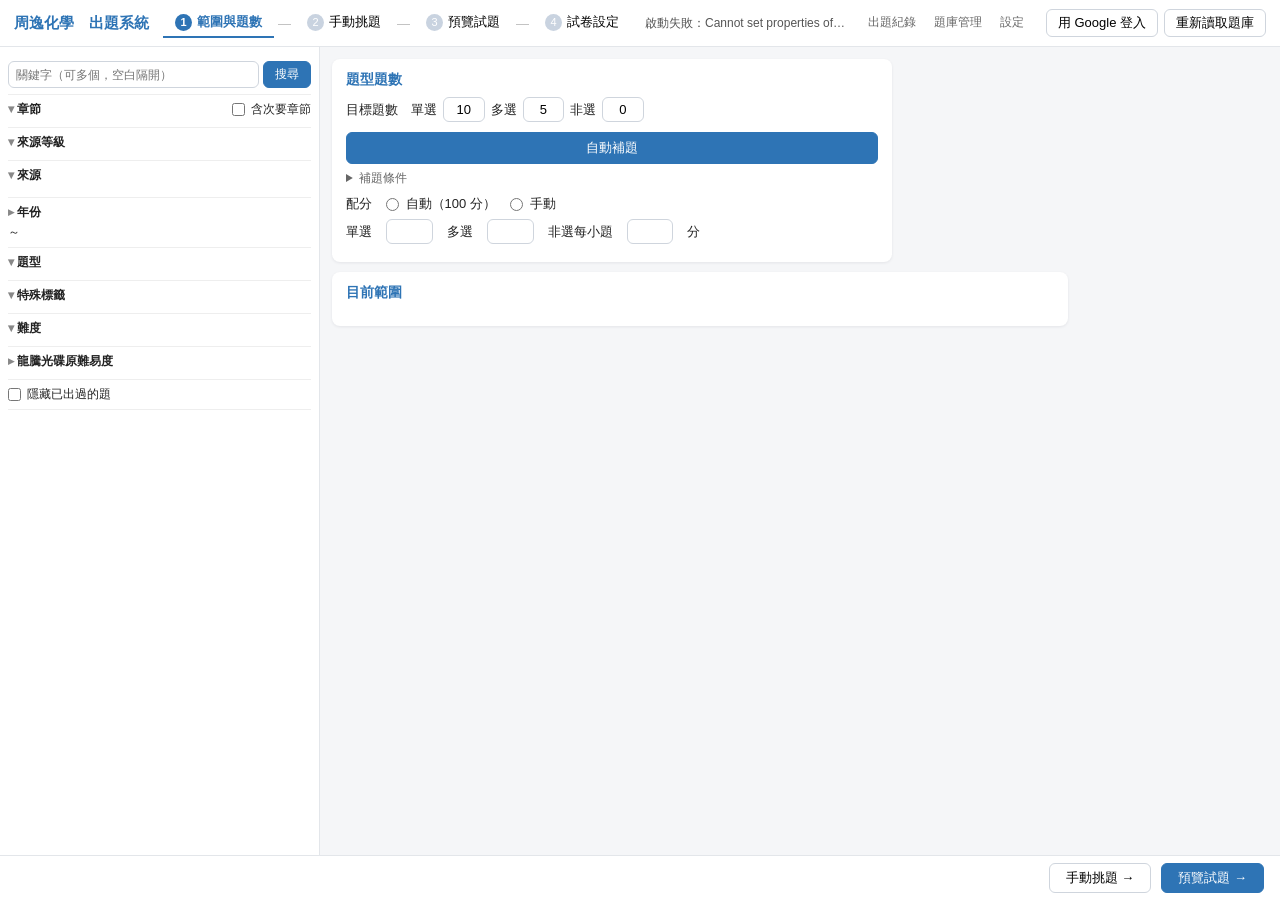
==== commit 9cbfe83f: "出題系統：讀雲端題庫目錄改成同時讀 16 個資料夾 DriveFS.listJson 原本逐一讀約 600 個資料夾（數百次請求依序進行，要好幾分鐘）， 改成最多 16 個同時讀；出題系統掃描題庫、勘" ====
--- a/index.html
+++ b/index.html
@@ -4,7 +4,7 @@
 <meta charset="utf-8">
 <title>離線出題系統</title>
 <meta name="viewport" content="width=1200">
-<link rel="stylesheet" href="app/style.css?v=202610300213">
+<link rel="stylesheet" href="app/style.css?v=202611050000">
 </head>
 <body>
 <header id="top">
@@ -127,8 +127,12 @@
   <div class="bcol narrow">
     <div class="card act">
       <h3>輸出 <span id="bCount2" class="org"></span></h3>
-      <button class="pri big" id="btnPrintQ" title="開啟預覽：手機版可分享 PDF，電腦版另存 PDF；同時記錄到出題紀錄並儲存考卷">輸出題目卷</button>
-      <button class="pri big" id="btnPrintA">輸出解答卷</button>
+      <button class="pri big" id="btnPrintQ" title="開啟預覽，可另存 PDF 或輸出 Word；同時記錄到出題紀錄並儲存考卷">輸出題目卷</button>
+      <button class="pri big" id="btnPrintA" title="開啟預覽，可另存 PDF 或輸出 Word">輸出解答卷</button>
+      <div class="opts-row">
+        <button id="btnWordQ" title="直接下載題目卷 Word（.docx）；同時記錄到出題紀錄">題目卷 Word</button>
+        <button id="btnWordA" title="直接下載解答卷 Word（.docx）">解答卷 Word</button>
+      </div>
       <div class="opts-row">
         <button id="btnSaveExam" title="存成 考卷\考卷名稱.json">儲存</button>
         <button id="btnLoadExam">載入…</button>
@@ -196,23 +200,22 @@
 <div id="printWrap">
   <div id="printBar">
     <span id="printTitle"></span>
-    <span class="steps">電腦版 → 目的地「另存為 PDF」→ 取消「頁首及頁尾」、勾「背景圖形」→ 儲存</span>
+    <span class="steps">PDF：目的地「另存為 PDF」→ 取消「頁首及頁尾」、勾「背景圖形」→ 儲存</span>
     <button id="btnSwitchPrint" title="切換題目卷／解答卷">切換</button>
-    <button class="pri" id="btnPdf" title="直接做成 PDF 並跳出分享選單（可傳 LINE）；同時存一份到考卷資料夾">手機版（分享）</button>
-    <button class="pri" id="btnDoPrint" title="開啟列印視窗，目的地選「另存為 PDF」">電腦版（另存 PDF）</button>
+    <button class="pri" id="btnDoPrint" title="開啟列印視窗，目的地選「另存為 PDF」">另存 PDF</button>
+    <button class="pri" id="btnWord" title="下載 Word（.docx）；同時存一份到考卷資料夾">輸出 Word</button>
     <button id="btnClosePrint">返回（Esc）</button>
   </div>
   <div id="printArea"></div>
 </div>
 <div id="toast"></div>
 
-<script src="app/config.js?v=202610300213"></script>
-<script src="app/drive.js?v=202610300213"></script>
-<script src="app/chapters.js?v=202610300213"></script>
-<script src="app/data.js?v=202610300213"></script>
-<script src="app/render.js?v=202610300213"></script>
-<script src="app/html2canvas.min.js?v=202610300213"></script>
-<script src="app/pdf.js?v=202610300213"></script>
-<script src="app/app.js?v=202610300213"></script>
+<script src="app/config.js?v=202611050000"></script>
+<script src="app/drive.js?v=202611190000"></script>
+<script src="app/chapters.js?v=202611050000"></script>
+<script src="app/data.js?v=202611050000"></script>
+<script src="app/render.js?v=202611050000"></script>
+<script src="app/docx.js?v=202611050000"></script>
+<script src="app/app.js?v=202611050000"></script>
 </body>
 </html>
--- a/app/style.css
+++ b/app/style.css
@@ -66,6 +66,8 @@
 .pill.t單選 { background: #e3f1e3; } .pill.t多選 { background: #e3eafa; } .pill.t非選 { background: #fae9e3; }
 .pill.tier { background: #fff1d6; }
 .pill.doubt { background: #fdd; color: #900; }
+.pill.pick { background: #fde68a; color: #92400e; font-weight: 600; }
+.pv-head .pick { color: #b45309; font-weight: 600; }
 .pill.inb { background: var(--o); color: #fff; }
 .pill.d1 { background: #e4f5e4; } .pill.d2 { background: #d5efd5; } .pill.d3 { background: #fff3c4; } .pill.d4 { background: #ffd9b8; } .pill.d5 { background: #ffb8b8; }
 .chapters { color: #2E74B5; }
@@ -139,6 +141,9 @@
 .paper table.np td { text-align: left; }
 .paper table.np td:first-child, .paper table.np th:first-child { width: 4em; text-align: center; }
 .paper img { display: block; margin: 4px auto; }
+.paper img.shot { margin: 2px 0 4px 1.2em; }
+.paper .shotn { margin-top: 2px; }
+.paper .grp.shotg { padding-top: 2px; padding-bottom: 2px; }
 .paper .imgrow { display: flex; flex-wrap: wrap; justify-content: center; gap: 2mm 3mm; margin: 2px 0; }
 .paper .imgrow .imgc { flex: 0 1 calc((100% - 3mm * (var(--k) - 1)) / var(--k)); min-width: 0; text-align: center; }
 .paper .imgrow .imgc img { max-width: 100%; margin: 0 auto; }
@@ -150,7 +155,6 @@
 .paper .wm { display: none; }
 /* 預覽時不用兩欄 */
 .paper.pv .cols { column-count: 1; font-size: inherit; }
-.paper.pdf .cols { column-count: 1; }   /* 瀏覽器內產生 PDF 時用單欄，切頁才不會切到行中 */
 .paper.pv .space, .paper.pv .pspace { display: none; }
 
 /* ---------- 列印 ---------- */
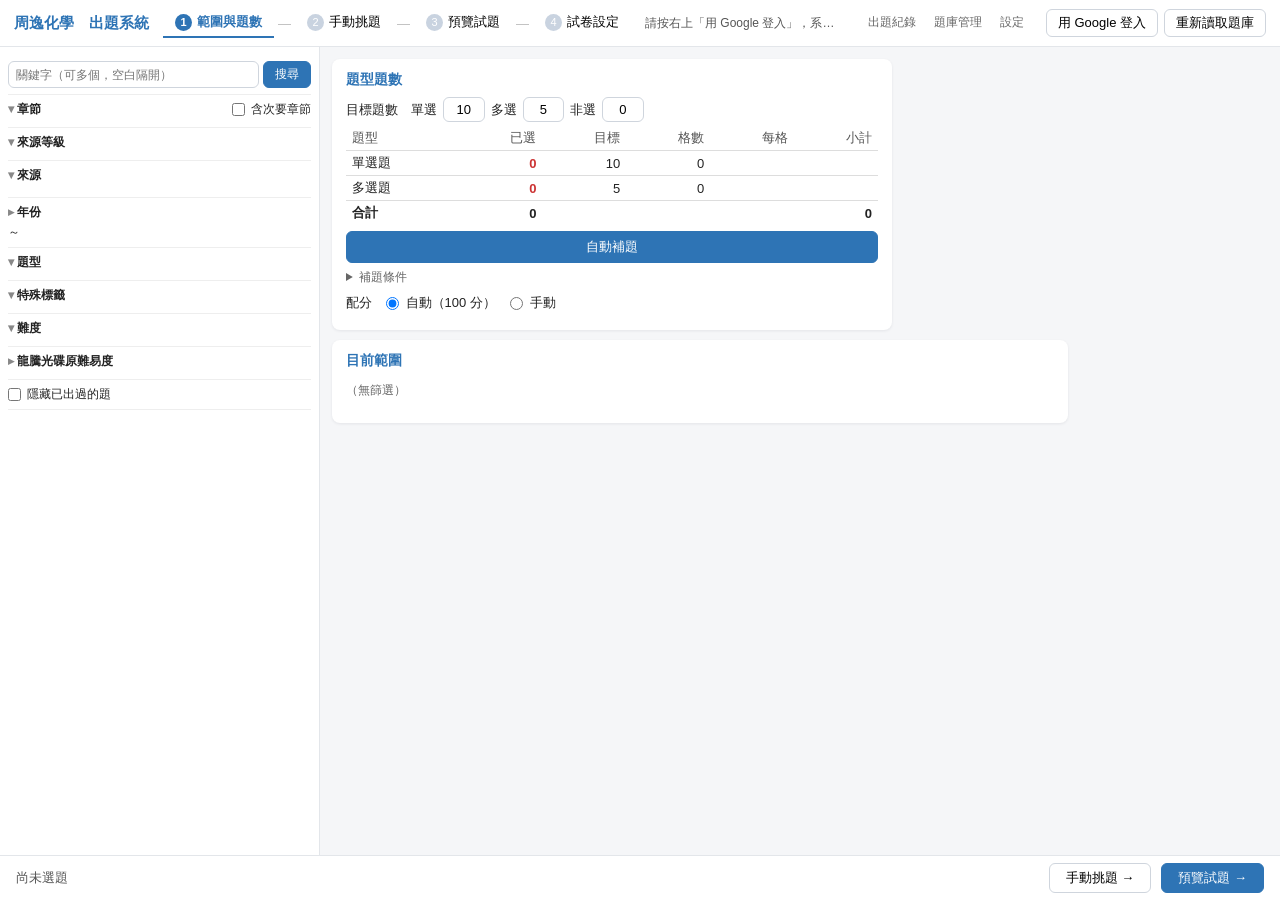
==== commit 31d00607: "四個網頁標題改新名：出題系統、勘誤系統、好題精選（含出題系統特殊標籤）、考卷收集上傳 Co-Authored-By: Claude Opus 5.5 <noreply@anthropic.com> C" ====
--- a/index.html
+++ b/index.html
@@ -2,7 +2,7 @@
 <html lang="zh-Hant">
 <head>
 <meta charset="utf-8">
-<title>離線出題系統</title>
+<title>出題系統</title>
 <meta name="viewport" content="width=1200">
 <link rel="stylesheet" href="app/style.css?v=202611050000">
 </head>
@@ -213,9 +213,9 @@
 <script src="app/config.js?v=202611050000"></script>
 <script src="app/drive.js?v=202611190000"></script>
 <script src="app/chapters.js?v=202611050000"></script>
-<script src="app/data.js?v=202611050000"></script>
+<script src="app/data.js?v=202611191000"></script>
 <script src="app/render.js?v=202611050000"></script>
 <script src="app/docx.js?v=202611050000"></script>
-<script src="app/app.js?v=202611050000"></script>
+<script src="app/app.js?v=202611191000"></script>
 </body>
 </html>
